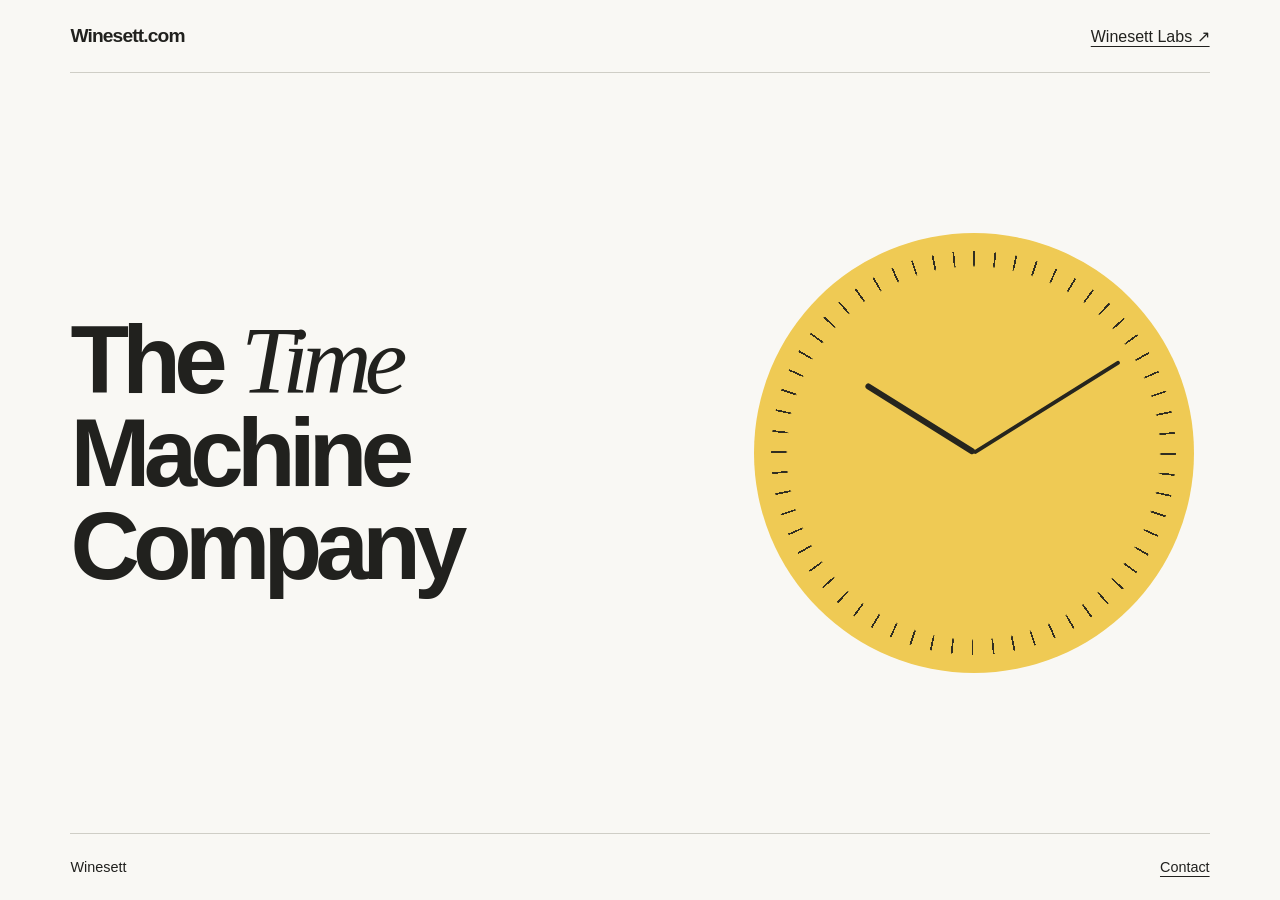
==== index.html @ 34350ede "Introduce Winesett as The Time Machine Company" ====
<!doctype html>
<html lang="en">
<head>
  <meta charset="utf-8">
  <meta name="viewport" content="width=device-width, initial-scale=1">
  <title>Winesett.com — The Time Machine Company</title>
  <meta name="description" content="Winesett.com. The Time Machine Company.">
  <link rel="canonical" href="https://winesett.com/">
  <meta property="og:title" content="Winesett.com — The Time Machine Company">
  <meta property="og:url" content="https://winesett.com/">
  <meta property="og:type" content="website">
  <style>
    :root { color-scheme: light; font-family: "Helvetica Neue", Helvetica, Arial, sans-serif; color: #21211e; background: #f9f8f4; }
    * { box-sizing: border-box; }
    body { margin: 0 auto; width: min(1320px, 89%); min-height: 100svh; display: flex; flex-direction: column; }
    header, footer { display: flex; justify-content: space-between; align-items: center; padding: 25px 0; gap: 16px; }
    header { border-bottom: 1px solid #cfcec6; }
    header strong { font-size: 1.2rem; letter-spacing: -.045em; }
    a { color: inherit; text-decoration-thickness: 1px; text-underline-offset: 4px; }
    main { flex: 1; display: grid; grid-template-columns: 1.25fr 1fr; align-items: center; gap: 6vw; padding: 8vh 0; }
    h1 { font-size: clamp(3.1rem, 7.5vw, 7.6rem); line-height: .96; letter-spacing: -.07em; margin: 0; font-weight: 550; }
    h1 em { font-family: Georgia, serif; font-weight: 400; }
    .clock { position: relative; aspect-ratio: 1; width: min(100%, 440px); justify-self: center; border-radius: 50%; background: #efca54; }
    .clock::before { content: ""; position: absolute; inset: 4%; border-radius: 50%; background: repeating-conic-gradient(#312e22 0 .5deg, transparent .5deg 6deg); mask: radial-gradient(circle closest-side, transparent 92%, black 93%); }
    .hands { position: absolute; inset: 0; }
    .hands::before, .hands::after { content: ""; position: absolute; bottom: 50%; left: 50%; width: 1.3%; height: 29%; background: #26251e; border-radius: 6px; transform-origin: bottom center; transform: translateX(-50%) rotate(-58deg); }
    .hands::after { height: 39%; width: .85%; transform: translateX(-50%) rotate(58deg); }
    footer { border-top: 1px solid #cfcec6; font-size: .9rem; }
    @media (max-width: 650px) {
      main { grid-template-columns: 1fr; align-content: center; gap: 40px; padding: 48px 0; }
      .clock { width: min(65vw, 300px); }
    }
  </style>
</head>
<body>
  <header><strong>Winesett.com</strong><a href="https://labs.winesett.com/">Winesett Labs ↗</a></header>
  <main>
    <h1>The <em>Time</em><br>Machine<br>Company</h1>
    <div class="clock" aria-hidden="true"><span class="hands"></span></div>
  </main>
  <footer><span>Winesett</span><a href="mailto:codywinesett@gmail.com">Contact</a></footer>
</body>
</html>
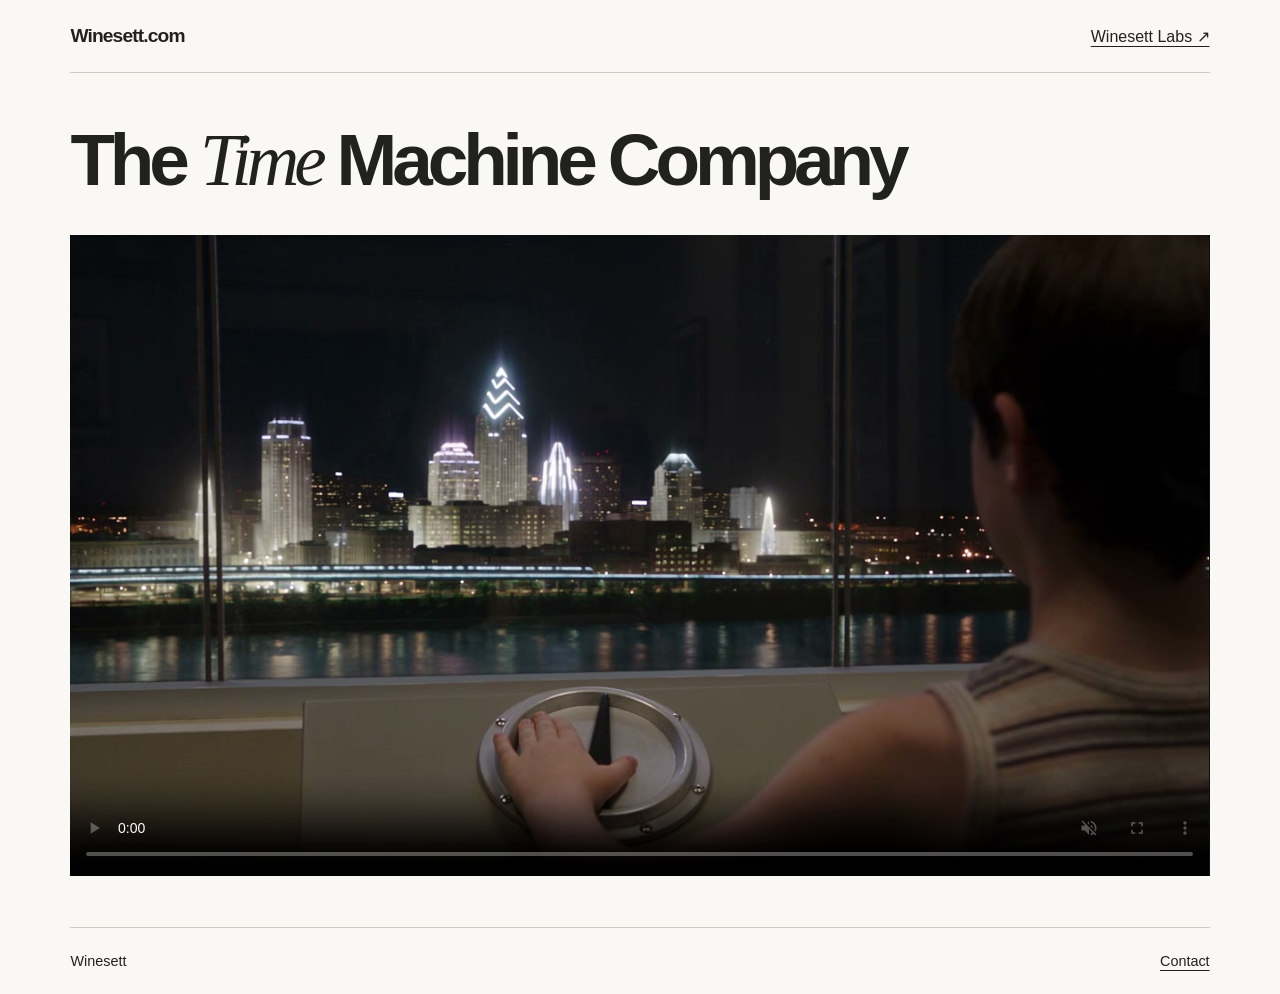
==== commit e0bef00c: "Feature the time-dial film on the Winesett homepage" ====
--- a/index.html
+++ b/index.html
@@ -17,26 +17,30 @@
     header { border-bottom: 1px solid #cfcec6; }
     header strong { font-size: 1.2rem; letter-spacing: -.045em; }
     a { color: inherit; text-decoration-thickness: 1px; text-underline-offset: 4px; }
-    main { flex: 1; display: grid; grid-template-columns: 1.25fr 1fr; align-items: center; gap: 6vw; padding: 8vh 0; }
-    h1 { font-size: clamp(3.1rem, 7.5vw, 7.6rem); line-height: .96; letter-spacing: -.07em; margin: 0; font-weight: 550; }
+    main { flex: 1; padding: clamp(24px, 4vw, 64px) 0; }
+    h1 { font-size: clamp(2.5rem, 5.7vw, 5.8rem); line-height: .98; letter-spacing: -.07em; margin: 0 0 clamp(20px, 3vw, 40px); font-weight: 550; text-wrap: balance; }
     h1 em { font-family: Georgia, serif; font-weight: 400; }
-    .clock { position: relative; aspect-ratio: 1; width: min(100%, 440px); justify-self: center; border-radius: 50%; background: #efca54; }
-    .clock::before { content: ""; position: absolute; inset: 4%; border-radius: 50%; background: repeating-conic-gradient(#312e22 0 .5deg, transparent .5deg 6deg); mask: radial-gradient(circle closest-side, transparent 92%, black 93%); }
-    .hands { position: absolute; inset: 0; }
-    .hands::before, .hands::after { content: ""; position: absolute; bottom: 50%; left: 50%; width: 1.3%; height: 29%; background: #26251e; border-radius: 6px; transform-origin: bottom center; transform: translateX(-50%) rotate(-58deg); }
-    .hands::after { height: 39%; width: .85%; transform: translateX(-50%) rotate(58deg); }
+    video { display: block; width: 100%; height: auto; aspect-ratio: 16 / 9; background: #0b0e12; }
     footer { border-top: 1px solid #cfcec6; font-size: .9rem; }
-    @media (max-width: 650px) {
-      main { grid-template-columns: 1fr; align-content: center; gap: 40px; padding: 48px 0; }
-      .clock { width: min(65vw, 300px); }
-    }
   </style>
 </head>
 <body>
   <header><strong>Winesett.com</strong><a href="https://labs.winesett.com/">Winesett Labs ↗</a></header>
   <main>
-    <h1>The <em>Time</em><br>Machine<br>Company</h1>
-    <div class="clock" aria-hidden="true"><span class="hands"></span></div>
+    <h1>The <em>Time</em> Machine Company</h1>
+    <video controls muted playsinline preload="metadata" poster="/assets/film/time-dial.jpg" width="1920" height="1080"
+      aria-label="Silent film. A boy turns a dial as the city outside his window transforms.">
+      <source media="(max-width: 700px)" src="/assets/film/time-dial-mobile.mp4" type="video/mp4">
+      <source media="(min-resolution: 2dppx) and (min-width: 1000px), (min-width: 1600px)" src="/assets/film/time-dial-4k.mp4" type="video/mp4">
+      <source src="/assets/film/time-dial-hd.mp4" type="video/mp4">
+      <a href="/assets/film/time-dial-4k.mp4">Watch the film in 4K</a>
+    </video>
+    <script>
+      const film = document.querySelector('video');
+      if (!matchMedia('(prefers-reduced-motion: reduce)').matches) {
+        film.play().catch(() => {});
+      }
+    </script>
   </main>
   <footer><span>Winesett</span><a href="mailto:codywinesett@gmail.com">Contact</a></footer>
 </body>
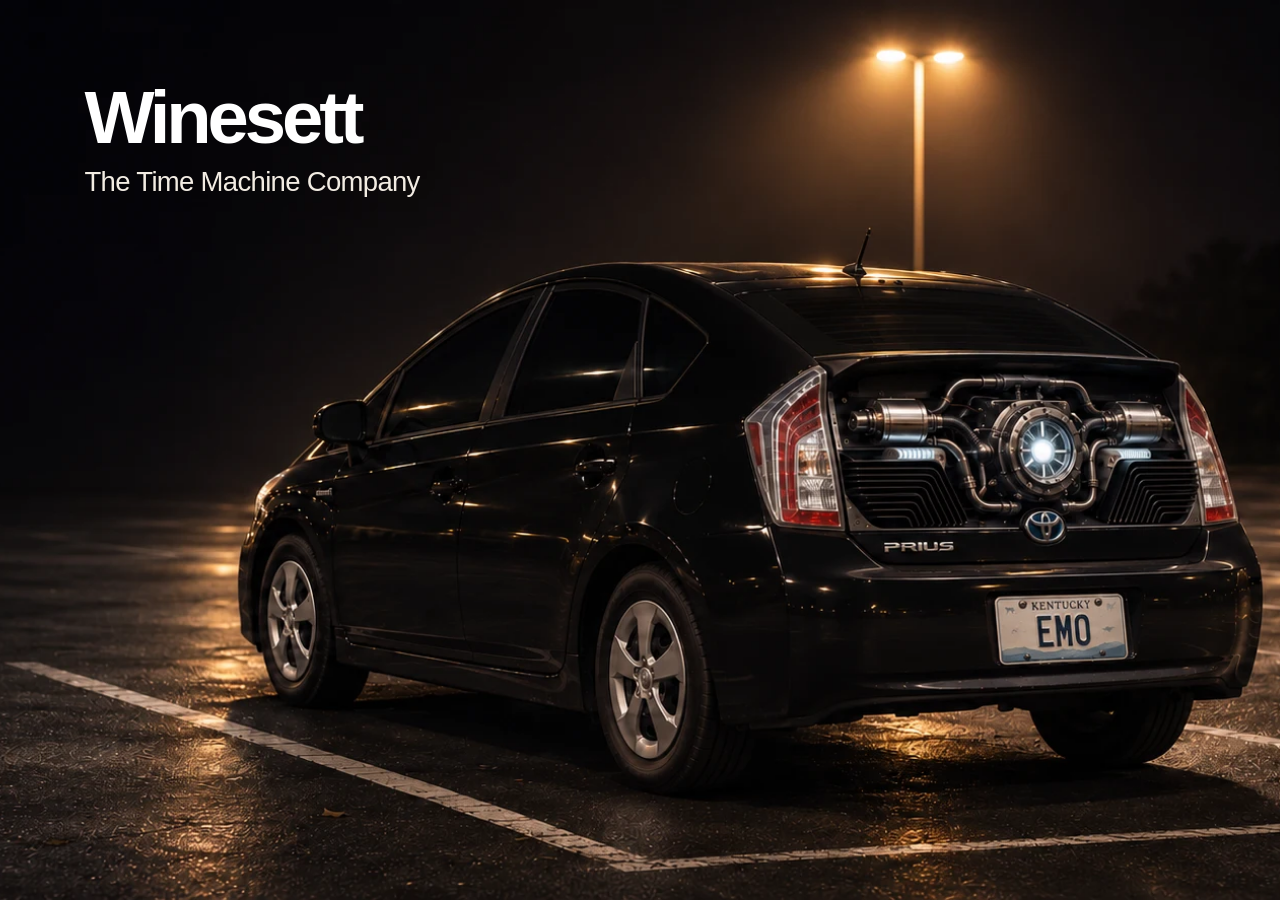
==== commit 87021705: "Launch full-screen Prius time machine homepage" ====
--- a/index.html
+++ b/index.html
@@ -2,46 +2,44 @@
 <html lang="en">
 <head>
   <meta charset="utf-8">
-  <meta name="viewport" content="width=device-width, initial-scale=1">
-  <title>Winesett.com — The Time Machine Company</title>
-  <meta name="description" content="Winesett.com. The Time Machine Company.">
+  <meta name="viewport" content="width=device-width, initial-scale=1, viewport-fit=cover">
+  <title>Winesett — The Time Machine Company</title>
+  <meta name="description" content="Winesett. The Time Machine Company.">
   <link rel="canonical" href="https://winesett.com/">
-  <meta property="og:title" content="Winesett.com — The Time Machine Company">
+  <meta property="og:title" content="Winesett — The Time Machine Company">
   <meta property="og:url" content="https://winesett.com/">
   <meta property="og:type" content="website">
+  <meta property="og:image" content="https://winesett.com/assets/prius-emo.webp">
   <style>
-    :root { color-scheme: light; font-family: "Helvetica Neue", Helvetica, Arial, sans-serif; color: #21211e; background: #f9f8f4; }
-    * { box-sizing: border-box; }
-    body { margin: 0 auto; width: min(1320px, 89%); min-height: 100svh; display: flex; flex-direction: column; }
-    header, footer { display: flex; justify-content: space-between; align-items: center; padding: 25px 0; gap: 16px; }
-    header { border-bottom: 1px solid #cfcec6; }
-    header strong { font-size: 1.2rem; letter-spacing: -.045em; }
-    a { color: inherit; text-decoration-thickness: 1px; text-underline-offset: 4px; }
-    main { flex: 1; padding: clamp(24px, 4vw, 64px) 0; }
-    h1 { font-size: clamp(2.5rem, 5.7vw, 5.8rem); line-height: .98; letter-spacing: -.07em; margin: 0 0 clamp(20px, 3vw, 40px); font-weight: 550; text-wrap: balance; }
-    h1 em { font-family: Georgia, serif; font-weight: 400; }
-    video { display: block; width: 100%; height: auto; aspect-ratio: 16 / 9; background: #0b0e12; }
-    footer { border-top: 1px solid #cfcec6; font-size: .9rem; }
+    :root { color-scheme: dark; background: #040405; color: white; font-family: "Helvetica Neue", Helvetica, Arial, sans-serif; }
+    body { margin: 0; }
+    main { position: relative; isolation: isolate; display: grid; min-height: 100vh; min-height: 100dvh; }
+    picture { position: absolute; inset: 0; z-index: -1; }
+    img { display: block; width: 100%; height: 100%; object-fit: cover; object-position: 85% center; }
+    header { align-self: start; margin: 28vh max(6.6vw, env(safe-area-inset-left)); }
+    h1 { margin: 0; font-size: clamp(3rem, 5.8vw, 9rem); font-weight: 550; letter-spacing: -.055em; line-height: 1; }
+    p { margin: .36em 0 0; font-size: clamp(1rem, 2.15vw, 3rem); letter-spacing: -.025em; line-height: 1.2; color: #f2ece3; }
+    @media (max-aspect-ratio: 1/1) {
+      header { margin: max(12svh, env(safe-area-inset-top)) 7vw 0; }
+      h1 { font-size: clamp(3rem, 12vw, 6rem); }
+      p { font-size: clamp(1.15rem, 4.8vw, 2.35rem); }
+      img { object-position: 68% 67%; }
+    }
+    @media (min-aspect-ratio: 1/1) and (max-aspect-ratio: 3/2) {
+      header { margin-top: 9vh; }
+    }
   </style>
 </head>
 <body>
-  <header><strong>Winesett.com</strong><a href="https://labs.winesett.com/">Winesett Labs ↗</a></header>
   <main>
-    <h1>The <em>Time</em> Machine Company</h1>
-    <video controls muted playsinline preload="metadata" poster="/assets/film/time-dial.jpg" width="1920" height="1080"
-      aria-label="Silent film. A boy turns a dial as the city outside his window transforms.">
-      <source media="(max-width: 700px)" src="/assets/film/time-dial-mobile.mp4" type="video/mp4">
-      <source media="(min-resolution: 2dppx) and (min-width: 1000px), (min-width: 1600px)" src="/assets/film/time-dial-4k.mp4" type="video/mp4">
-      <source src="/assets/film/time-dial-hd.mp4" type="video/mp4">
-      <a href="/assets/film/time-dial-4k.mp4">Watch the film in 4K</a>
-    </video>
-    <script>
-      const film = document.querySelector('video');
-      if (!matchMedia('(prefers-reduced-motion: reduce)').matches) {
-        film.play().catch(() => {});
-      }
-    </script>
+    <picture>
+      <source media="(max-aspect-ratio: 1/1)" srcset="/assets/prius-emo-portrait.webp">
+      <img src="/assets/prius-emo.webp" alt="A black Prius time machine under a parking lot light, with a Kentucky plate reading EMO." fetchpriority="high">
+    </picture>
+    <header>
+      <h1>Winesett</h1>
+      <p>The Time Machine Company</p>
+    </header>
   </main>
-  <footer><span>Winesett</span><a href="mailto:codywinesett@gmail.com">Contact</a></footer>
 </body>
 </html>
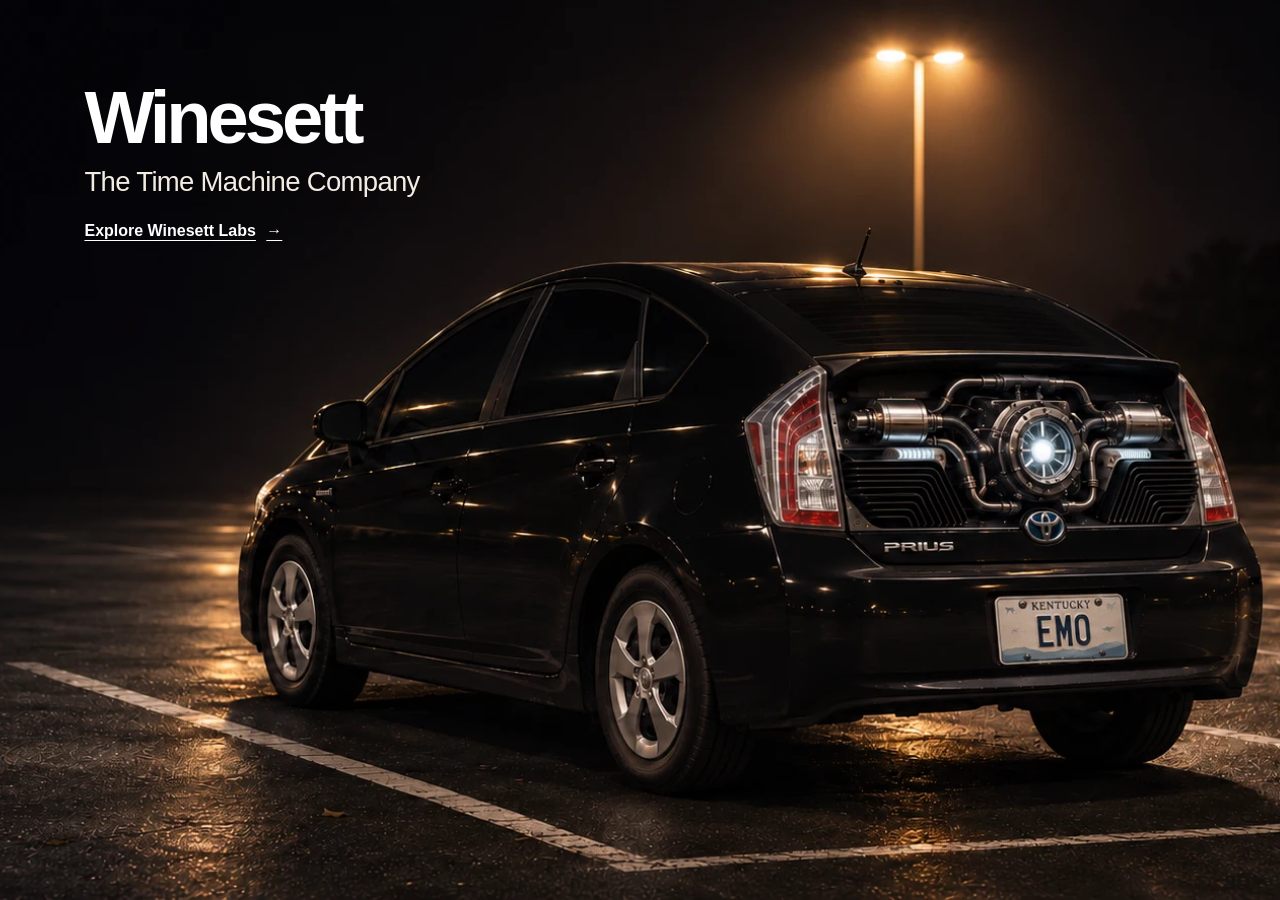
==== commit 959ef18a: "Link to Winesett Labs from the homepage" ====
--- a/index.html
+++ b/index.html
@@ -19,6 +19,9 @@
     header { align-self: start; margin: 28vh max(6.6vw, env(safe-area-inset-left)); }
     h1 { margin: 0; font-size: clamp(3rem, 5.8vw, 9rem); font-weight: 550; letter-spacing: -.055em; line-height: 1; }
     p { margin: .36em 0 0; font-size: clamp(1rem, 2.15vw, 3rem); letter-spacing: -.025em; line-height: 1.2; color: #f2ece3; }
+    .labs-link { display: inline-flex; align-items: center; gap: .65em; min-height: 44px; margin-top: .65rem; color: inherit; font-weight: 550; text-decoration-thickness: 1px; text-underline-offset: .24em; }
+    .labs-link:hover { color: #ffdfa9; }
+    .labs-link:focus-visible { outline: 2px solid currentColor; outline-offset: 4px; }
     @media (max-aspect-ratio: 1/1) {
       header { margin: max(12svh, env(safe-area-inset-top)) 7vw 0; }
       h1 { font-size: clamp(3rem, 12vw, 6rem); }
@@ -39,6 +42,7 @@
     <header>
       <h1>Winesett</h1>
       <p>The Time Machine Company</p>
+      <a class="labs-link" href="https://labs.winesett.com/">Explore Winesett Labs <span aria-hidden="true">→</span></a>
     </header>
   </main>
 </body>
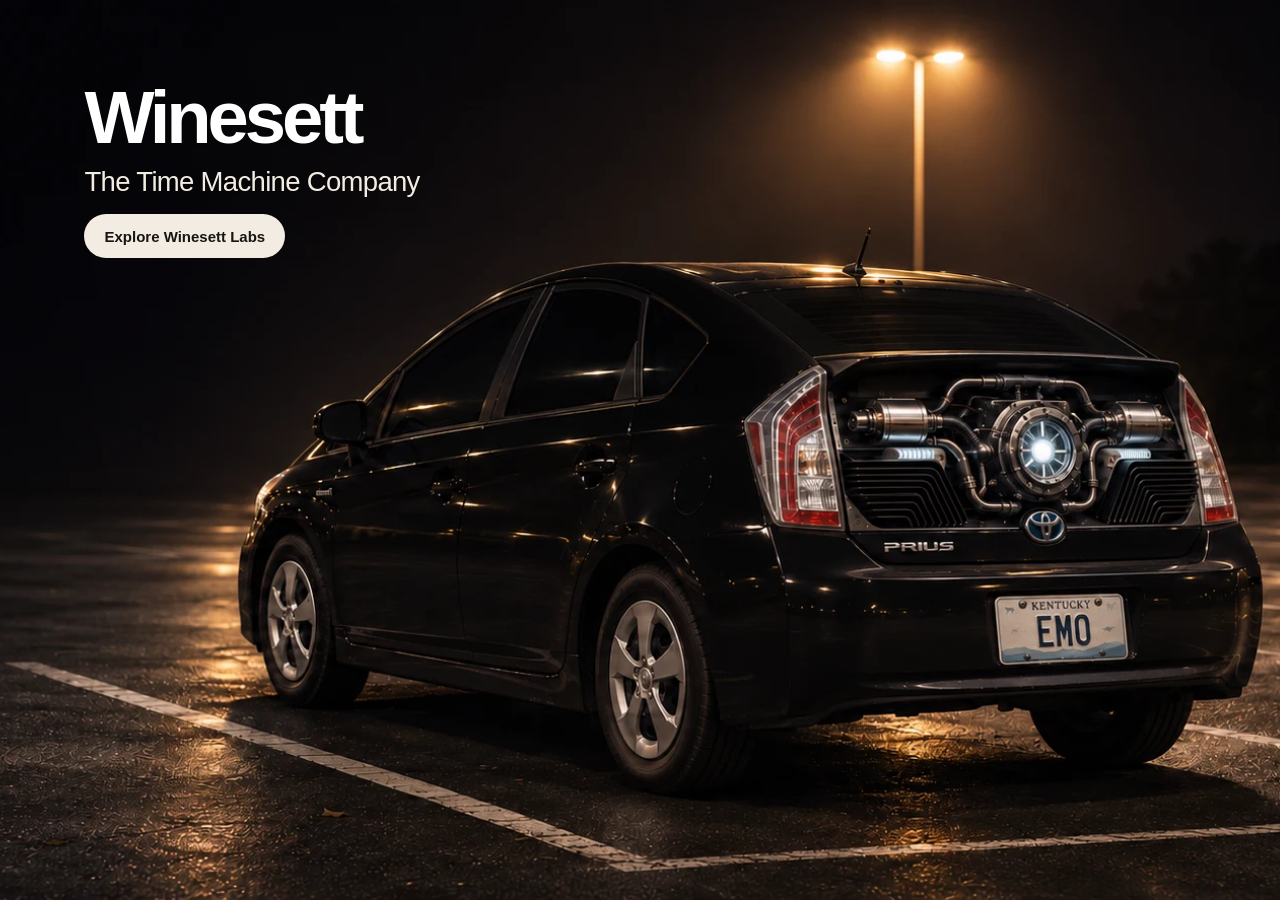
==== commit b36d3974: "Style the homepage Labs link as a pill" ====
--- a/index.html
+++ b/index.html
@@ -19,9 +19,9 @@
     header { align-self: start; margin: 28vh max(6.6vw, env(safe-area-inset-left)); }
     h1 { margin: 0; font-size: clamp(3rem, 5.8vw, 9rem); font-weight: 550; letter-spacing: -.055em; line-height: 1; }
     p { margin: .36em 0 0; font-size: clamp(1rem, 2.15vw, 3rem); letter-spacing: -.025em; line-height: 1.2; color: #f2ece3; }
-    .labs-link { display: inline-flex; align-items: center; gap: .65em; min-height: 44px; margin-top: .65rem; color: inherit; font-weight: 550; text-decoration-thickness: 1px; text-underline-offset: .24em; }
-    .labs-link:hover { color: #ffdfa9; }
-    .labs-link:focus-visible { outline: 2px solid currentColor; outline-offset: 4px; }
+    .labs-link { display: inline-flex; align-items: center; min-height: 44px; margin-top: 1rem; padding: 0 1.25rem; border-radius: 999px; background: #f2ece3; color: #171513; font-size: .9375rem; font-weight: 600; text-decoration: none; }
+    .labs-link:hover { background: #fff; }
+    .labs-link:focus-visible { outline: 2px solid #fff; outline-offset: 4px; }
     @media (max-aspect-ratio: 1/1) {
       header { margin: max(12svh, env(safe-area-inset-top)) 7vw 0; }
       h1 { font-size: clamp(3rem, 12vw, 6rem); }
@@ -42,7 +42,7 @@
     <header>
       <h1>Winesett</h1>
       <p>The Time Machine Company</p>
-      <a class="labs-link" href="https://labs.winesett.com/">Explore Winesett Labs <span aria-hidden="true">→</span></a>
+      <a class="labs-link" href="https://labs.winesett.com/">Explore Winesett Labs</a>
     </header>
   </main>
 </body>
